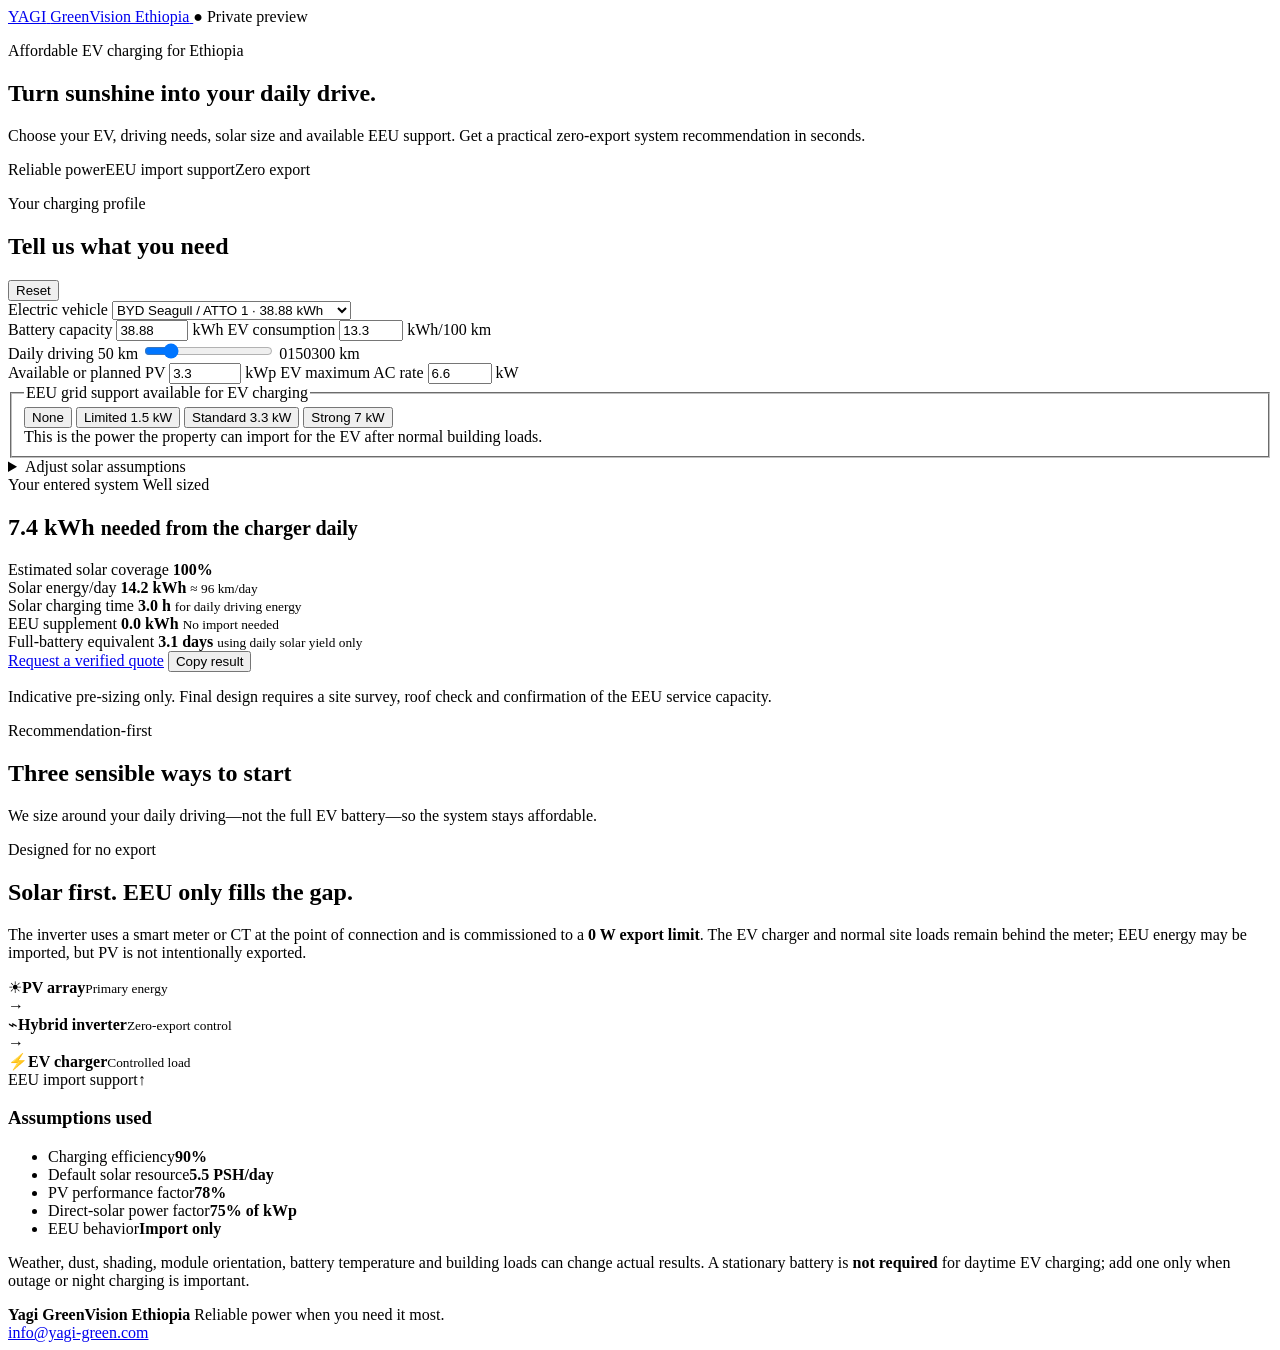
==== index.html @ dbb76279 "Launch Yagi EV solar charging selector" ====
<!doctype html>
<html lang="en">
<head>
  <meta charset="utf-8">
  <meta name="viewport" content="width=device-width, initial-scale=1">
  <meta name="description" content="Yagi GreenVision Ethiopia EV solar charging selector">
  <meta name="theme-color" content="#0b3d2b">
  <title>EV Solar Charging Selector | Yagi GreenVision Ethiopia</title>
  <link rel="stylesheet" href="styles.css">
  <script src="app.js" defer></script>
</head>
<body>
  <header class="site-header">
    <a class="wordmark" href="#top" aria-label="Yagi GreenVision Ethiopia home">
      <span class="wordmark-y">YAGI</span>
      <span class="wordmark-rest">GreenVision Ethiopia</span>
    </a>
    <span class="privacy-chip"><span aria-hidden="true">●</span> Private preview</span>
  </header>

  <main id="top">
    <section class="hero">
      <div class="hero-copy">
        <p class="eyebrow">Affordable EV charging for Ethiopia</p>
        <h1>Turn sunshine into your daily drive.</h1>
        <p class="hero-text">Choose your EV, driving needs, solar size and available EEU support. Get a practical zero-export system recommendation in seconds.</p>
        <div class="trust-row" aria-label="Design principles">
          <span>Reliable power</span><span>EEU import support</span><span>Zero export</span>
        </div>
      </div>

      <div class="selector-shell">
        <form id="selector-form" class="input-card" novalidate>
          <div class="card-heading">
            <div>
              <p class="step-label">Your charging profile</p>
              <h2>Tell us what you need</h2>
            </div>
            <button class="text-button" type="button" id="reset-button">Reset</button>
          </div>

          <label class="field field-wide">
            <span class="field-label">Electric vehicle</span>
            <select id="ev-preset" name="evPreset">
              <option value="atto1-30">BYD Seagull / Dolphin Surf · 30 kWh</option>
              <option value="atto1-39" selected>BYD Seagull / ATTO 1 · 38.88 kWh</option>
              <option value="dolphin-45">BYD Dolphin · 44.9 kWh</option>
              <option value="atto3-60">BYD ATTO 3 · 60.48 kWh</option>
              <option value="custom">Other EV / enter manually</option>
            </select>
          </label>

          <div class="field-grid">
            <label class="field">
              <span class="field-label">Battery capacity</span>
              <span class="input-with-unit">
                <input id="battery-capacity" name="batteryCapacity" type="number" min="5" max="200" step="0.1" value="38.88" inputmode="decimal">
                <span>kWh</span>
              </span>
            </label>
            <label class="field">
              <span class="field-label">EV consumption</span>
              <span class="input-with-unit">
                <input id="consumption" name="consumption" type="number" min="5" max="50" step="0.1" value="13.3" inputmode="decimal">
                <span>kWh/100 km</span>
              </span>
            </label>
          </div>

          <label class="field field-wide range-field">
            <span class="range-heading">
              <span class="field-label">Daily driving</span>
              <output id="daily-km-output" for="daily-km">50 km</output>
            </span>
            <input id="daily-km" name="dailyKm" type="range" min="0" max="300" step="5" value="50">
            <span class="range-scale"><span>0</span><span>150</span><span>300 km</span></span>
          </label>

          <div class="field-grid">
            <label class="field">
              <span class="field-label">Available or planned PV</span>
              <span class="input-with-unit">
                <input id="pv-size" name="pvSize" type="number" min="0" max="100" step="0.1" value="3.3" inputmode="decimal">
                <span>kWp</span>
              </span>
            </label>
            <label class="field">
              <span class="field-label">EV maximum AC rate</span>
              <span class="input-with-unit">
                <input id="ev-ac-limit" name="evAcLimit" type="number" min="1" max="22" step="0.1" value="6.6" inputmode="decimal">
                <span>kW</span>
              </span>
            </label>
          </div>

          <fieldset class="field field-wide">
            <legend class="field-label">EEU grid support available for EV charging</legend>
            <div class="segmented" id="grid-options">
              <button type="button" data-grid="0">None</button>
              <button type="button" data-grid="1.5">Limited 1.5 kW</button>
              <button type="button" data-grid="3.3" class="active" aria-pressed="true">Standard 3.3 kW</button>
              <button type="button" data-grid="7">Strong 7 kW</button>
            </div>
            <span class="field-help">This is the power the property can import for the EV after normal building loads.</span>
          </fieldset>

          <details class="assumption-controls">
            <summary>Adjust solar assumptions</summary>
            <div class="field-grid assumption-grid">
              <label class="field">
                <span class="field-label">Peak-sun-hours/day</span>
                <span class="input-with-unit">
                  <input id="sun-hours" name="sunHours" type="number" min="2" max="8" step="0.1" value="5.5" inputmode="decimal">
                  <span>h</span>
                </span>
              </label>
              <label class="field">
                <span class="field-label">PV performance factor</span>
                <span class="input-with-unit">
                  <input id="performance-ratio" name="performanceRatio" type="number" min="50" max="95" step="1" value="78" inputmode="numeric">
                  <span>%</span>
                </span>
              </label>
            </div>
          </details>

          <p id="form-error" class="form-error" role="alert" hidden></p>
        </form>

        <aside class="result-card" aria-live="polite" aria-atomic="true">
          <div class="result-topline">
            <span class="result-kicker">Your entered system</span>
            <span id="result-status" class="status-pill">Well sized</span>
          </div>
          <h2><span id="daily-energy">7.4</span> kWh <small>needed from the charger daily</small></h2>

          <div class="coverage-visual">
            <div class="coverage-label">
              <span>Estimated solar coverage</span>
              <strong id="solar-coverage">100%</strong>
            </div>
            <div class="progress-track" role="progressbar" aria-label="Daily EV energy covered by solar" aria-valuemin="0" aria-valuemax="100" aria-valuenow="100">
              <span id="coverage-bar"></span>
            </div>
          </div>

          <div class="metric-grid">
            <div class="metric">
              <span>Solar energy/day</span>
              <strong id="solar-yield">14.2 kWh</strong>
              <small id="solar-range">≈ 96 km/day</small>
            </div>
            <div class="metric">
              <span>Solar charging time</span>
              <strong id="solar-time">3.0 h</strong>
              <small>for daily driving energy</small>
            </div>
            <div class="metric">
              <span>EEU supplement</span>
              <strong id="grid-energy">0.0 kWh</strong>
              <small id="grid-time">No import needed</small>
            </div>
            <div class="metric">
              <span>Full-battery equivalent</span>
              <strong id="full-charge-days">3.1 days</strong>
              <small>using daily solar yield only</small>
            </div>
          </div>

          <div id="energy-note" class="energy-note"></div>

          <div class="result-actions">
            <a id="quote-link" class="primary-button" href="mailto:info@yagi-green.com">Request a verified quote</a>
            <button id="copy-result" class="secondary-button" type="button">Copy result</button>
          </div>
          <p class="disclaimer">Indicative pre-sizing only. Final design requires a site survey, roof check and confirmation of the EEU service capacity.</p>
        </aside>
      </div>
    </section>

    <section class="packages" id="packages">
      <div class="section-heading">
        <div>
          <p class="eyebrow">Recommendation-first</p>
          <h2>Three sensible ways to start</h2>
        </div>
        <p>We size around your daily driving—not the full EV battery—so the system stays affordable.</p>
      </div>
      <div id="package-grid" class="package-grid"></div>
    </section>

    <section class="technical">
      <div class="technical-copy">
        <p class="eyebrow">Designed for no export</p>
        <h2>Solar first. EEU only fills the gap.</h2>
        <p>The inverter uses a smart meter or CT at the point of connection and is commissioned to a <strong>0 W export limit</strong>. The EV charger and normal site loads remain behind the meter; EEU energy may be imported, but PV is not intentionally exported.</p>

        <div class="flow" aria-label="Zero-export energy flow">
          <div class="flow-item"><span class="flow-icon sun">☀</span><span><strong>PV array</strong><small>Primary energy</small></span></div>
          <span class="flow-arrow" aria-hidden="true">→</span>
          <div class="flow-item"><span class="flow-icon">⌁</span><span><strong>Hybrid inverter</strong><small>Zero-export control</small></span></div>
          <span class="flow-arrow" aria-hidden="true">→</span>
          <div class="flow-item"><span class="flow-icon">⚡</span><span><strong>EV charger</strong><small>Controlled load</small></span></div>
          <div class="grid-branch"><span>EEU import support</span><span aria-hidden="true">↑</span></div>
        </div>
      </div>

      <div class="assumptions-card">
        <h3>Assumptions used</h3>
        <ul>
          <li><span>Charging efficiency</span><strong>90%</strong></li>
          <li><span>Default solar resource</span><strong>5.5 PSH/day</strong></li>
          <li><span>PV performance factor</span><strong>78%</strong></li>
          <li><span>Direct-solar power factor</span><strong>75% of kWp</strong></li>
          <li><span>EEU behavior</span><strong>Import only</strong></li>
        </ul>
        <p>Weather, dust, shading, module orientation, battery temperature and building loads can change actual results. A stationary battery is <strong>not required</strong> for daytime EV charging; add one only when outage or night charging is important.</p>
      </div>
    </section>
  </main>

  <footer>
    <div>
      <strong>Yagi GreenVision Ethiopia</strong>
      <span>Reliable power when you need it most.</span>
    </div>
    <a href="mailto:info@yagi-green.com">info@yagi-green.com</a>
  </footer>

  <div id="toast" role="status" aria-live="polite"></div>
</body>
</html>
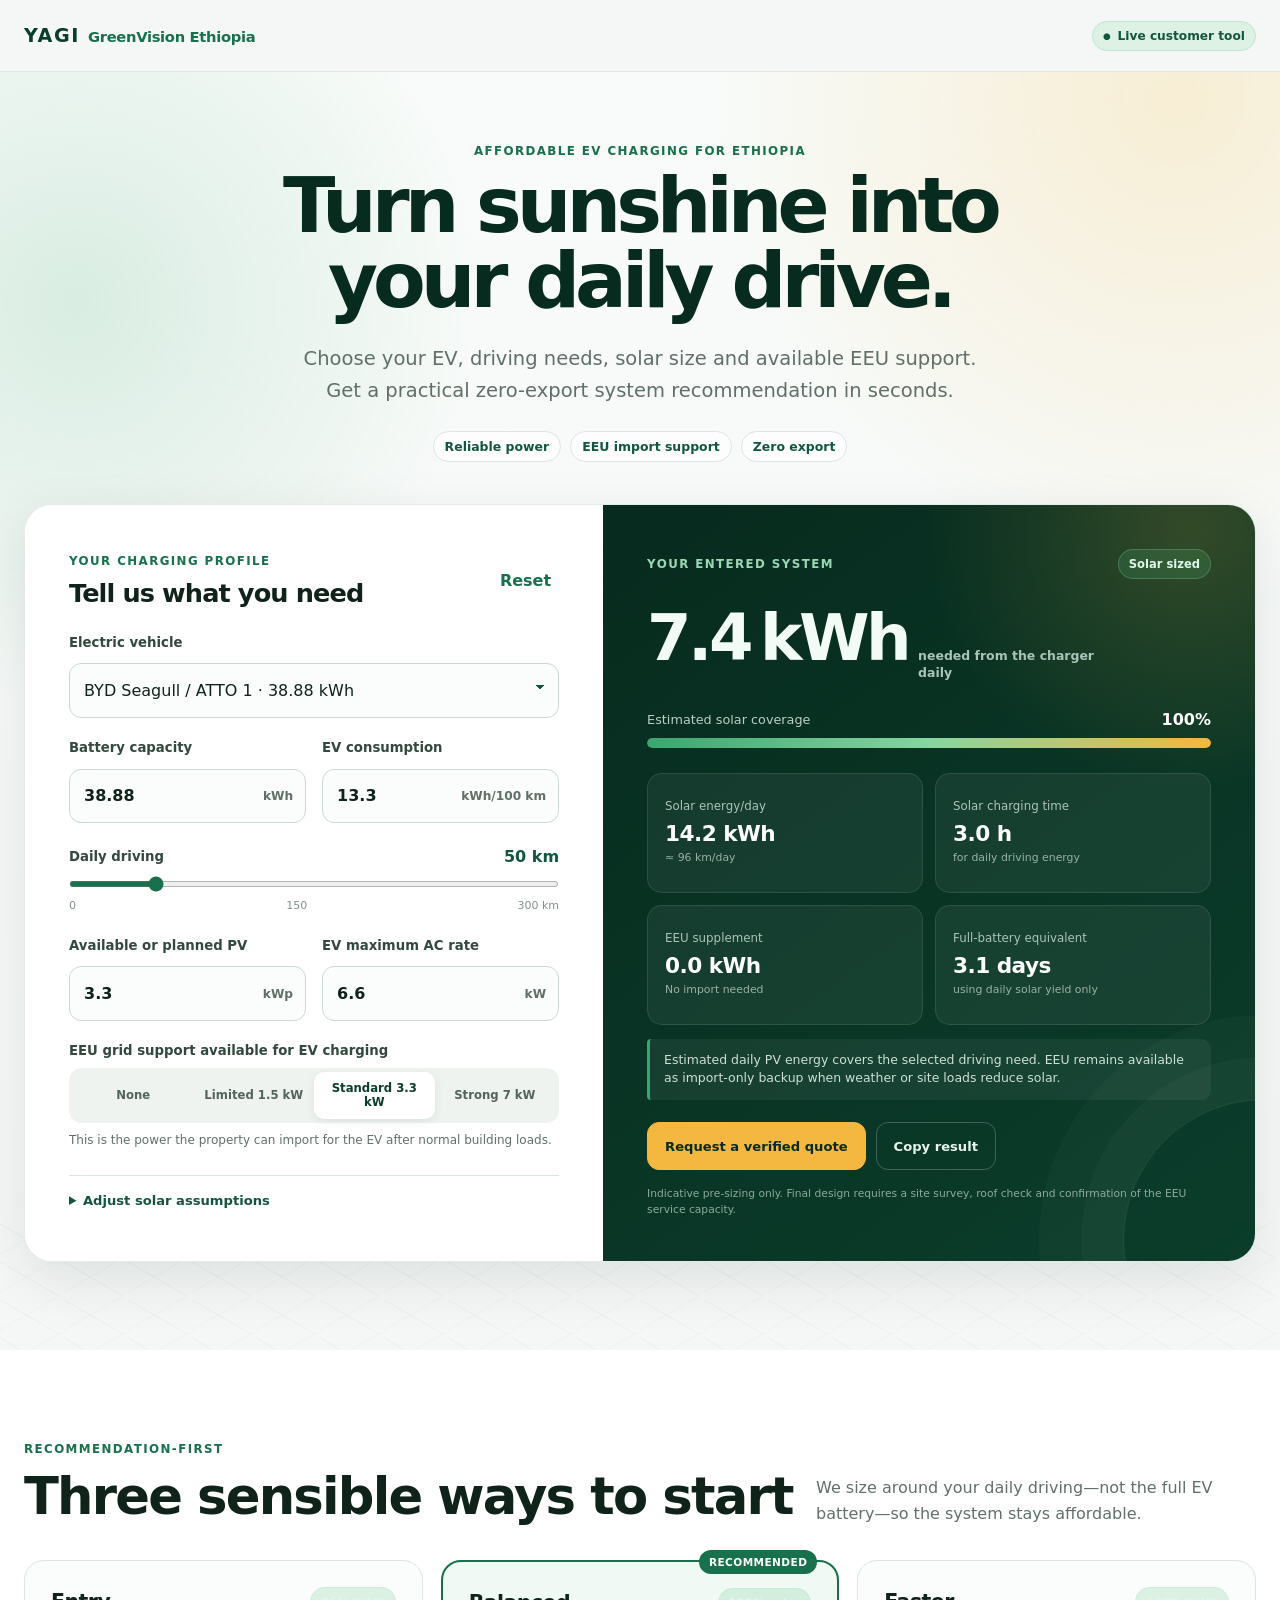
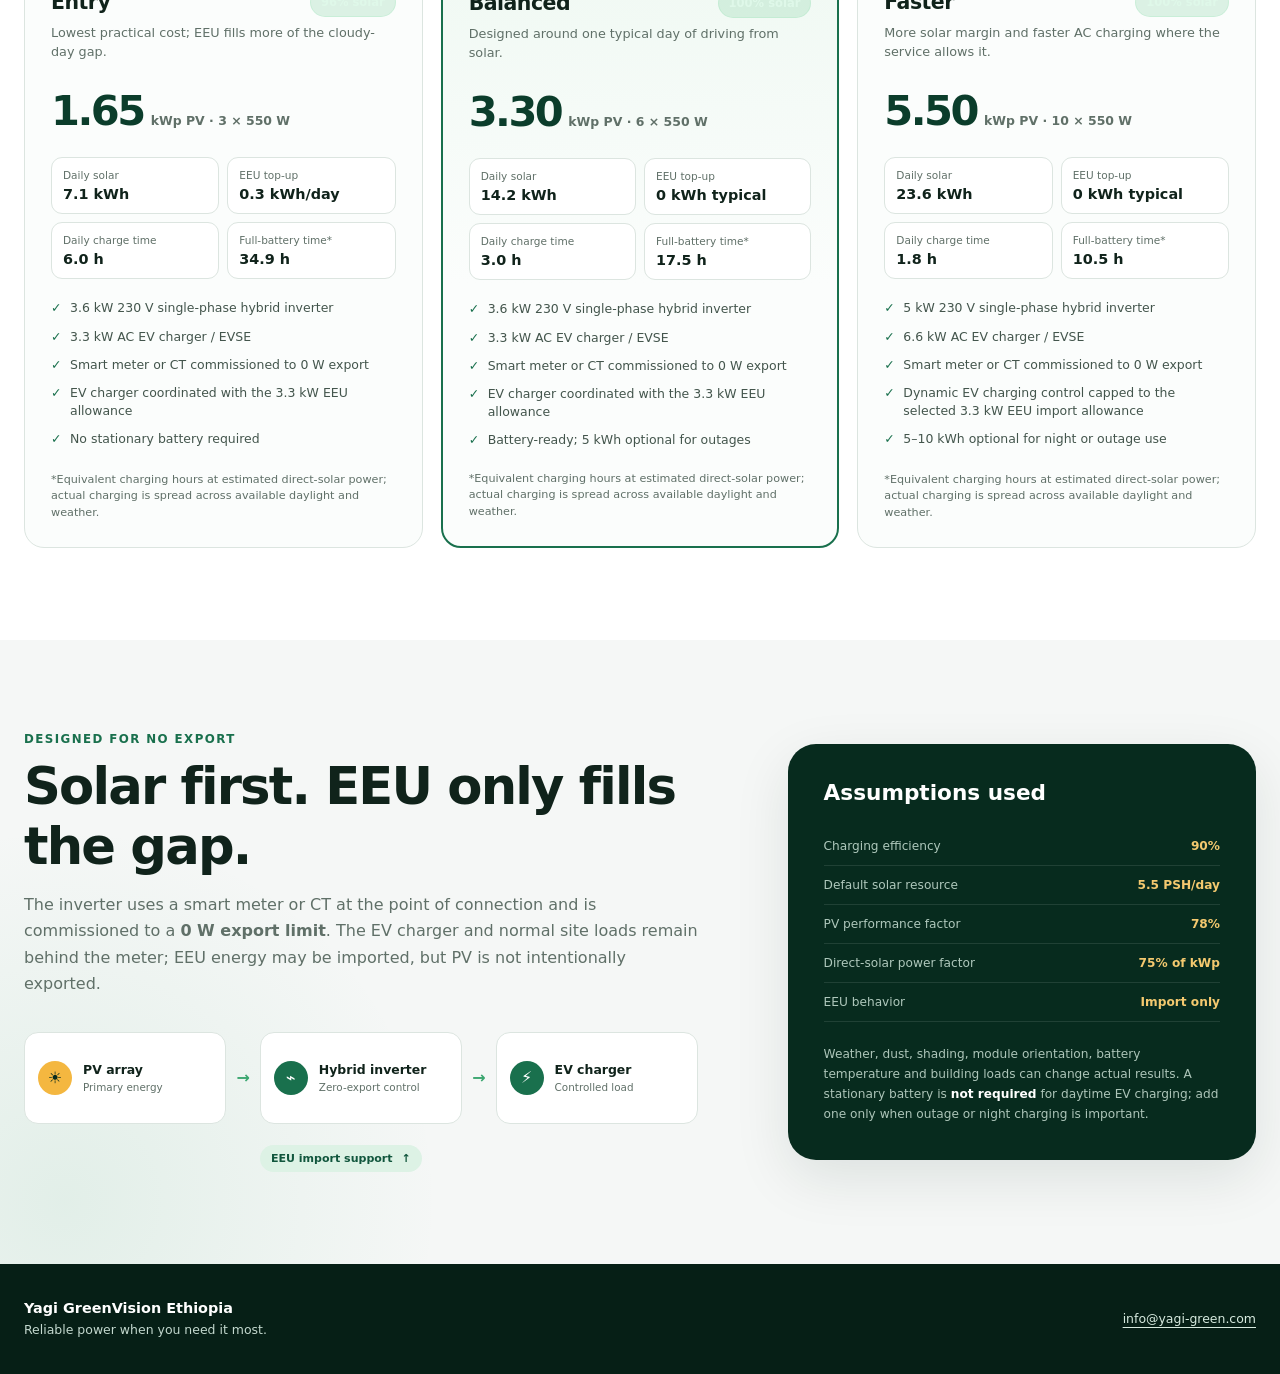
==== commit d65a16f3: "Connect EV selector to quotation form" ====
--- a/index.html
+++ b/index.html
@@ -15,7 +15,7 @@
       <span class="wordmark-y">YAGI</span>
       <span class="wordmark-rest">GreenVision Ethiopia</span>
     </a>
-    <span class="privacy-chip"><span aria-hidden="true">●</span> Private preview</span>
+    <span class="privacy-chip"><span aria-hidden="true">●</span> Live customer tool</span>
   </header>
 
   <main id="top">
@@ -170,7 +170,7 @@
           <div id="energy-note" class="energy-note"></div>
 
           <div class="result-actions">
-            <a id="quote-link" class="primary-button" href="mailto:info@yagi-green.com">Request a verified quote</a>
+            <a id="quote-link" class="primary-button" href="quotation.html">Request a verified quote</a>
             <button id="copy-result" class="secondary-button" type="button">Copy result</button>
           </div>
           <p class="disclaimer">Indicative pre-sizing only. Final design requires a site survey, roof check and confirmation of the EEU service capacity.</p>
--- a/styles.css
+++ b/styles.css
@@ -0,0 +1,619 @@
+:root {
+  --ink: #10231b;
+  --muted: #607068;
+  --green-950: #072b1e;
+  --green-900: #0b3d2b;
+  --green-800: #11563d;
+  --green-700: #19704d;
+  --green-500: #3aa66f;
+  --green-200: #bfe6d0;
+  --green-100: #ddf2e5;
+  --green-50: #f0f9f3;
+  --sun: #f4b740;
+  --paper: #ffffff;
+  --canvas: #f5f7f6;
+  --line: #dce5e0;
+  --warning: #9a5a0a;
+  --warning-bg: #fff4dc;
+  --danger: #9b2c2c;
+  --danger-bg: #fff0ef;
+  --shadow: 0 18px 55px rgba(7, 43, 30, .10);
+  --radius-xl: 28px;
+  --radius-lg: 20px;
+  --radius-md: 14px;
+  --max: 1240px;
+}
+
+* { box-sizing: border-box; }
+html { scroll-behavior: smooth; }
+body {
+  margin: 0;
+  min-width: 320px;
+  color: var(--ink);
+  background: var(--canvas);
+  font-family: Inter, ui-sans-serif, system-ui, -apple-system, BlinkMacSystemFont, "Segoe UI", sans-serif;
+  -webkit-font-smoothing: antialiased;
+}
+button, input, select { font: inherit; }
+button, select { cursor: pointer; }
+a { color: inherit; }
+:focus-visible {
+  outline: 3px solid rgba(58, 166, 111, .35);
+  outline-offset: 3px;
+}
+
+.site-header {
+  height: 72px;
+  padding: 0 max(24px, calc((100vw - var(--max)) / 2));
+  display: flex;
+  align-items: center;
+  justify-content: space-between;
+  background: rgba(245, 247, 246, .92);
+  backdrop-filter: blur(14px);
+  border-bottom: 1px solid rgba(11, 61, 43, .08);
+  position: sticky;
+  top: 0;
+  z-index: 20;
+}
+.wordmark {
+  display: flex;
+  align-items: baseline;
+  gap: 8px;
+  text-decoration: none;
+  letter-spacing: -.02em;
+}
+.wordmark-y {
+  color: var(--green-900);
+  font-size: 1.2rem;
+  font-weight: 900;
+  letter-spacing: .08em;
+}
+.wordmark-rest { color: var(--green-700); font-size: .92rem; font-weight: 650; }
+.privacy-chip {
+  display: inline-flex;
+  align-items: center;
+  gap: 7px;
+  color: var(--green-800);
+  background: var(--green-100);
+  border: 1px solid var(--green-200);
+  padding: 7px 10px;
+  border-radius: 999px;
+  font-size: .76rem;
+  font-weight: 750;
+}
+.privacy-chip span { font-size: .55rem; }
+
+.hero {
+  position: relative;
+  overflow: hidden;
+  padding: 72px max(24px, calc((100vw - var(--max)) / 2)) 88px;
+  background:
+    radial-gradient(circle at 92% 2%, rgba(244, 183, 64, .20), transparent 27%),
+    radial-gradient(circle at 6% 18%, rgba(58, 166, 111, .16), transparent 25%),
+    linear-gradient(180deg, #f8fbf9 0%, var(--canvas) 100%);
+}
+.hero::after {
+  content: "";
+  position: absolute;
+  inset: auto -5% -130px;
+  height: 260px;
+  opacity: .35;
+  background-image:
+    linear-gradient(30deg, transparent 44%, rgba(25,112,77,.12) 45%, rgba(25,112,77,.12) 46%, transparent 47%),
+    linear-gradient(150deg, transparent 44%, rgba(25,112,77,.08) 45%, rgba(25,112,77,.08) 46%, transparent 47%);
+  background-size: 64px 38px;
+  pointer-events: none;
+}
+.hero-copy {
+  max-width: 780px;
+  margin: 0 auto 42px;
+  text-align: center;
+  position: relative;
+  z-index: 1;
+}
+.eyebrow, .step-label, .result-kicker {
+  margin: 0 0 10px;
+  color: var(--green-700);
+  font-size: .74rem;
+  line-height: 1.2;
+  font-weight: 850;
+  letter-spacing: .12em;
+  text-transform: uppercase;
+}
+.hero h1 {
+  max-width: 760px;
+  margin: 0 auto;
+  font-size: clamp(2.6rem, 6vw, 5.15rem);
+  line-height: .98;
+  letter-spacing: -.065em;
+  color: var(--green-950);
+}
+.hero-text {
+  max-width: 690px;
+  margin: 24px auto 0;
+  color: var(--muted);
+  font-size: clamp(1rem, 2vw, 1.22rem);
+  line-height: 1.65;
+}
+.trust-row {
+  margin-top: 24px;
+  display: flex;
+  justify-content: center;
+  flex-wrap: wrap;
+  gap: 9px;
+}
+.trust-row span {
+  color: var(--green-800);
+  background: rgba(255,255,255,.74);
+  border: 1px solid var(--line);
+  padding: 7px 11px;
+  border-radius: 999px;
+  font-size: .78rem;
+  font-weight: 700;
+}
+
+.selector-shell {
+  max-width: var(--max);
+  margin: 0 auto;
+  display: grid;
+  grid-template-columns: minmax(0, .94fr) minmax(0, 1.06fr);
+  align-items: stretch;
+  position: relative;
+  z-index: 2;
+  border: 1px solid rgba(11,61,43,.1);
+  border-radius: var(--radius-xl);
+  background: var(--paper);
+  box-shadow: var(--shadow);
+  overflow: hidden;
+}
+.input-card, .result-card { padding: clamp(24px, 4vw, 44px); }
+.input-card { display: grid; gap: 22px; background: var(--paper); }
+.card-heading, .result-topline, .section-heading, .package-topline, .coverage-label, .range-heading {
+  display: flex;
+  align-items: center;
+  justify-content: space-between;
+  gap: 18px;
+}
+.card-heading h2, .result-card h2, .section-heading h2, .technical h2 { margin: 0; letter-spacing: -.035em; }
+.card-heading h2 { font-size: 1.6rem; }
+.text-button {
+  border: 0;
+  background: transparent;
+  color: var(--green-700);
+  font-weight: 750;
+  padding: 8px;
+}
+.field-grid { display: grid; grid-template-columns: 1fr 1fr; gap: 16px; }
+.field { display: grid; gap: 9px; min-width: 0; }
+.field-wide { width: 100%; }
+.field-label { color: #33483f; font-size: .83rem; font-weight: 760; }
+.field-help { color: var(--muted); font-size: .75rem; line-height: 1.4; }
+select, .input-with-unit {
+  width: 100%;
+  min-height: 50px;
+  color: var(--ink);
+  background: #fbfdfc;
+  border: 1px solid #ccd9d2;
+  border-radius: 12px;
+  transition: border-color .18s ease, box-shadow .18s ease, background .18s ease;
+}
+select {
+  padding: 0 42px 0 14px;
+  appearance: none;
+  background-image:
+    linear-gradient(45deg, transparent 50%, var(--green-800) 50%),
+    linear-gradient(135deg, var(--green-800) 50%, transparent 50%);
+  background-position: calc(100% - 18px) 21px, calc(100% - 13px) 21px;
+  background-size: 5px 5px;
+  background-repeat: no-repeat;
+}
+select:hover, .input-with-unit:hover { border-color: #9cb8a9; }
+select:focus, .input-with-unit:focus-within {
+  outline: 0;
+  border-color: var(--green-500);
+  box-shadow: 0 0 0 4px rgba(58,166,111,.12);
+  background: var(--paper);
+}
+.input-with-unit { display: flex; align-items: center; overflow: hidden; }
+.input-with-unit input {
+  width: 100%;
+  min-width: 0;
+  height: 48px;
+  border: 0;
+  outline: 0;
+  background: transparent;
+  color: var(--ink);
+  padding: 0 8px 0 14px;
+  font-weight: 700;
+}
+.input-with-unit span {
+  flex: 0 0 auto;
+  color: var(--muted);
+  padding: 0 12px 0 4px;
+  font-size: .76rem;
+  font-weight: 650;
+}
+.range-heading output { color: var(--green-800); font-weight: 850; }
+input[type="range"] {
+  width: 100%;
+  height: 6px;
+  margin: 5px 0 0;
+  accent-color: var(--green-700);
+}
+.range-scale { display: flex; justify-content: space-between; color: #829088; font-size: .69rem; }
+
+fieldset { padding: 0; margin: 0; border: 0; }
+legend { padding: 0 0 10px; }
+.segmented {
+  display: grid;
+  grid-template-columns: repeat(4, 1fr);
+  padding: 4px;
+  background: #eef3f0;
+  border-radius: 13px;
+}
+.segmented button {
+  min-height: 42px;
+  padding: 7px 9px;
+  border: 0;
+  border-radius: 10px;
+  background: transparent;
+  color: #53645b;
+  font-size: .73rem;
+  font-weight: 750;
+  transition: .18s ease;
+}
+.segmented button:hover { color: var(--green-900); background: rgba(255,255,255,.65); }
+.segmented button.active {
+  color: var(--green-900);
+  background: var(--paper);
+  box-shadow: 0 3px 10px rgba(7,43,30,.08);
+}
+.assumption-controls {
+  border-top: 1px solid var(--line);
+  padding-top: 17px;
+}
+.assumption-controls summary {
+  color: var(--green-800);
+  font-size: .82rem;
+  font-weight: 780;
+}
+.assumption-grid { margin-top: 16px; }
+.form-error {
+  margin: 0;
+  color: var(--danger);
+  background: var(--danger-bg);
+  padding: 12px 14px;
+  border-radius: 10px;
+  font-size: .82rem;
+}
+
+.result-card {
+  position: relative;
+  color: #f3fbf6;
+  background:
+    radial-gradient(circle at 90% 3%, rgba(244,183,64,.18), transparent 28%),
+    linear-gradient(145deg, var(--green-950), var(--green-900));
+}
+.result-card::before {
+  content: "";
+  position: absolute;
+  width: 280px;
+  height: 280px;
+  right: -150px;
+  bottom: -120px;
+  border: 1px solid rgba(255,255,255,.10);
+  border-radius: 50%;
+  box-shadow: 0 0 0 42px rgba(255,255,255,.025), 0 0 0 84px rgba(255,255,255,.025);
+}
+.result-card > * { position: relative; z-index: 1; }
+.result-kicker { color: #9bd8b5; margin: 0; }
+.status-pill {
+  color: #dff8e9;
+  background: rgba(77,190,124,.18);
+  border: 1px solid rgba(146,226,180,.25);
+  padding: 7px 10px;
+  border-radius: 999px;
+  font-size: .72rem;
+  font-weight: 800;
+}
+.status-pill.warning { color: #ffe3a2; background: rgba(244,183,64,.12); border-color: rgba(244,183,64,.3); }
+.status-pill.danger { color: #ffc9c3; background: rgba(225,80,71,.13); border-color: rgba(255,141,132,.28); }
+.result-card h2 {
+  display: flex;
+  flex-wrap: wrap;
+  align-items: baseline;
+  gap: 10px;
+  margin-top: 22px;
+  font-size: clamp(2.45rem, 5vw, 4rem);
+  letter-spacing: -.055em;
+}
+.result-card h2 small {
+  max-width: 180px;
+  color: #a8c5b7;
+  font-size: .78rem;
+  line-height: 1.35;
+  letter-spacing: 0;
+  font-weight: 600;
+}
+.coverage-visual { margin: 28px 0 25px; }
+.coverage-label { margin-bottom: 9px; color: #b9d0c5; font-size: .8rem; }
+.coverage-label strong { color: white; font-size: 1rem; }
+.progress-track {
+  height: 10px;
+  border-radius: 999px;
+  background: rgba(255,255,255,.12);
+  overflow: hidden;
+}
+.progress-track span {
+  display: block;
+  width: 100%;
+  height: 100%;
+  border-radius: inherit;
+  background: linear-gradient(90deg, var(--green-500), #86d59f, var(--sun));
+  transition: width .35s ease;
+}
+.metric-grid { display: grid; grid-template-columns: 1fr 1fr; gap: 12px; }
+.metric {
+  min-height: 120px;
+  display: flex;
+  flex-direction: column;
+  justify-content: center;
+  padding: 17px;
+  border: 1px solid rgba(255,255,255,.1);
+  background: rgba(255,255,255,.055);
+  border-radius: 15px;
+}
+.metric span { color: #aac5b7; font-size: .74rem; }
+.metric strong { margin-top: 8px; color: white; font-size: 1.35rem; letter-spacing: -.025em; }
+.metric small { margin-top: 5px; color: #98b2a5; font-size: .68rem; line-height: 1.35; }
+.energy-note {
+  margin-top: 14px;
+  padding: 12px 14px;
+  color: #cce0d6;
+  background: rgba(255,255,255,.055);
+  border-left: 3px solid var(--green-500);
+  border-radius: 4px 10px 10px 4px;
+  font-size: .78rem;
+  line-height: 1.5;
+}
+.energy-note.warning { color: #ffe5af; border-left-color: var(--sun); }
+.energy-note.danger { color: #ffcbc5; border-left-color: #ff8177; }
+.result-actions { display: flex; gap: 10px; margin-top: 22px; }
+.primary-button, .secondary-button {
+  min-height: 48px;
+  display: inline-flex;
+  align-items: center;
+  justify-content: center;
+  border-radius: 12px;
+  padding: 0 17px;
+  text-decoration: none;
+  font-size: .82rem;
+  font-weight: 820;
+}
+.primary-button { color: var(--green-950); background: var(--sun); border: 1px solid var(--sun); }
+.primary-button:hover { filter: brightness(1.04); transform: translateY(-1px); }
+.secondary-button { color: #e6f4ec; background: transparent; border: 1px solid rgba(255,255,255,.22); }
+.secondary-button:hover { background: rgba(255,255,255,.07); }
+.disclaimer { margin: 16px 0 0; color: #8eaa9c; font-size: .67rem; line-height: 1.45; }
+
+.packages {
+  padding: 92px max(24px, calc((100vw - var(--max)) / 2));
+  background: var(--paper);
+}
+.section-heading { align-items: end; margin-bottom: 34px; }
+.section-heading h2, .technical h2 { font-size: clamp(2rem, 4vw, 3.2rem); }
+.section-heading > p { max-width: 440px; margin: 0; color: var(--muted); line-height: 1.6; }
+.package-grid { display: grid; grid-template-columns: repeat(3, 1fr); gap: 18px; }
+.package-card {
+  position: relative;
+  display: flex;
+  flex-direction: column;
+  padding: 26px;
+  border: 1px solid var(--line);
+  border-radius: var(--radius-lg);
+  background: #fbfdfc;
+  transition: transform .2s ease, box-shadow .2s ease, border-color .2s ease;
+}
+.package-card:hover { transform: translateY(-3px); border-color: #afccbc; box-shadow: 0 14px 34px rgba(7,43,30,.08); }
+.package-card.recommended {
+  border: 2px solid var(--green-700);
+  background: linear-gradient(180deg, var(--green-50), #fbfdfc 55%);
+}
+.recommended-tag {
+  position: absolute;
+  top: -12px;
+  right: 20px;
+  color: white;
+  background: var(--green-700);
+  padding: 6px 10px;
+  border-radius: 999px;
+  font-size: .66rem;
+  font-weight: 850;
+  letter-spacing: .04em;
+  text-transform: uppercase;
+}
+.package-title { margin: 0; font-size: 1.28rem; letter-spacing: -.025em; }
+.package-subtitle { margin: 7px 0 0; min-height: 40px; color: var(--muted); font-size: .8rem; line-height: 1.45; }
+.package-power {
+  display: flex;
+  align-items: baseline;
+  gap: 7px;
+  margin: 22px 0;
+}
+.package-power strong { color: var(--green-900); font-size: 2.6rem; letter-spacing: -.06em; }
+.package-power span { color: var(--muted); font-size: .78rem; font-weight: 700; }
+.package-stats { display: grid; grid-template-columns: 1fr 1fr; gap: 8px; margin-bottom: 20px; }
+.package-stat { padding: 11px; background: white; border: 1px solid var(--line); border-radius: 11px; }
+.package-stat span { display: block; color: var(--muted); font-size: .66rem; }
+.package-stat strong { display: block; margin-top: 5px; color: var(--ink); font-size: .9rem; }
+.package-list { display: grid; gap: 10px; margin: 0; padding: 0; list-style: none; }
+.package-list li {
+  position: relative;
+  padding-left: 19px;
+  color: #43554c;
+  font-size: .78rem;
+  line-height: 1.45;
+}
+.package-list li::before {
+  content: "✓";
+  position: absolute;
+  left: 0;
+  color: var(--green-700);
+  font-weight: 900;
+}
+.package-footnote { margin: auto 0 0; padding-top: 22px; color: var(--muted); font-size: .7rem; line-height: 1.45; }
+
+.technical {
+  padding: 92px max(24px, calc((100vw - var(--max)) / 2));
+  display: grid;
+  grid-template-columns: 1.18fr .82fr;
+  gap: clamp(35px, 7vw, 90px);
+  align-items: center;
+  background:
+    radial-gradient(circle at 5% 90%, rgba(58,166,111,.1), transparent 28%),
+    var(--canvas);
+}
+.technical-copy > p:not(.eyebrow) { max-width: 700px; color: var(--muted); line-height: 1.65; }
+.flow {
+  position: relative;
+  display: grid;
+  grid-template-columns: 1fr auto 1fr auto 1fr;
+  align-items: center;
+  gap: 10px;
+  margin-top: 34px;
+  padding-bottom: 48px;
+}
+.flow-item {
+  min-height: 92px;
+  display: flex;
+  align-items: center;
+  gap: 11px;
+  padding: 13px;
+  background: var(--paper);
+  border: 1px solid var(--line);
+  border-radius: 14px;
+}
+.flow-icon {
+  flex: 0 0 34px;
+  width: 34px;
+  height: 34px;
+  display: grid;
+  place-items: center;
+  color: white;
+  background: var(--green-700);
+  border-radius: 50%;
+  font-weight: 850;
+}
+.flow-icon.sun { color: var(--green-950); background: var(--sun); }
+.flow-item strong, .flow-item small { display: block; }
+.flow-item strong { font-size: .78rem; }
+.flow-item small { margin-top: 4px; color: var(--muted); font-size: .65rem; }
+.flow-arrow { color: var(--green-500); font-weight: 900; }
+.grid-branch {
+  position: absolute;
+  left: 35%;
+  bottom: 0;
+  display: flex;
+  align-items: center;
+  gap: 9px;
+  color: var(--green-800);
+  background: var(--green-100);
+  border-radius: 999px;
+  padding: 7px 11px;
+  font-size: .69rem;
+  font-weight: 800;
+}
+.assumptions-card {
+  padding: clamp(24px, 4vw, 36px);
+  background: var(--green-950);
+  color: white;
+  border-radius: var(--radius-xl);
+  box-shadow: var(--shadow);
+}
+.assumptions-card h3 { margin: 0; font-size: 1.35rem; }
+.assumptions-card ul { display: grid; gap: 0; margin: 22px 0; padding: 0; list-style: none; }
+.assumptions-card li {
+  display: flex;
+  justify-content: space-between;
+  gap: 16px;
+  padding: 12px 0;
+  border-bottom: 1px solid rgba(255,255,255,.1);
+  font-size: .76rem;
+}
+.assumptions-card li span { color: #afc8bc; }
+.assumptions-card li strong { color: #f4c96f; text-align: right; }
+.assumptions-card p { margin: 0; color: #adc5b9; font-size: .76rem; line-height: 1.65; }
+.assumptions-card p strong { color: white; }
+
+footer {
+  min-height: 110px;
+  padding: 26px max(24px, calc((100vw - var(--max)) / 2));
+  display: flex;
+  align-items: center;
+  justify-content: space-between;
+  gap: 24px;
+  color: #c3d8ce;
+  background: #061f16;
+  font-size: .78rem;
+}
+footer div { display: grid; gap: 6px; }
+footer strong { color: white; font-size: .9rem; }
+footer a { color: #d7eadf; text-underline-offset: 4px; }
+
+#toast {
+  position: fixed;
+  left: 50%;
+  bottom: 24px;
+  z-index: 50;
+  transform: translate(-50%, 20px);
+  opacity: 0;
+  pointer-events: none;
+  color: white;
+  background: var(--green-950);
+  padding: 11px 15px;
+  border-radius: 10px;
+  box-shadow: var(--shadow);
+  font-size: .78rem;
+  font-weight: 700;
+  transition: .2s ease;
+}
+#toast.show { transform: translate(-50%, 0); opacity: 1; }
+
+@media (max-width: 980px) {
+  .selector-shell { grid-template-columns: 1fr; max-width: 760px; }
+  .package-grid { grid-template-columns: 1fr; max-width: 720px; margin: 0 auto; }
+  .package-subtitle { min-height: 0; }
+  .technical { grid-template-columns: 1fr; }
+  .technical-copy { max-width: 820px; }
+}
+@media (max-width: 680px) {
+  .site-header { height: 64px; padding-inline: 18px; }
+  .wordmark-rest { display: none; }
+  .hero, .packages, .technical { padding-inline: 16px; }
+  .hero { padding-top: 52px; padding-bottom: 60px; }
+  .hero-copy { margin-bottom: 30px; }
+  .selector-shell { border-radius: 20px; }
+  .input-card, .result-card { padding: 24px 18px; }
+  .field-grid { grid-template-columns: 1fr; }
+  .segmented { grid-template-columns: 1fr 1fr; }
+  .metric-grid { gap: 8px; }
+  .metric { min-height: 110px; padding: 13px; }
+  .metric strong { font-size: 1.13rem; }
+  .result-actions { flex-direction: column; }
+  .section-heading { align-items: flex-start; flex-direction: column; }
+  .package-card { padding: 23px 20px; }
+  .flow {
+    grid-template-columns: 1fr;
+    padding-bottom: 0;
+  }
+  .flow-arrow { text-align: center; transform: rotate(90deg); }
+  .grid-branch { position: static; width: max-content; margin: 4px auto 0; }
+  footer { align-items: flex-start; flex-direction: column; }
+}
+@media (max-width: 390px) {
+  .metric-grid, .package-stats { grid-template-columns: 1fr; }
+  .metric { min-height: 96px; }
+}
+@media (prefers-reduced-motion: reduce) {
+  *, *::before, *::after { scroll-behavior: auto !important; transition: none !important; }
+}
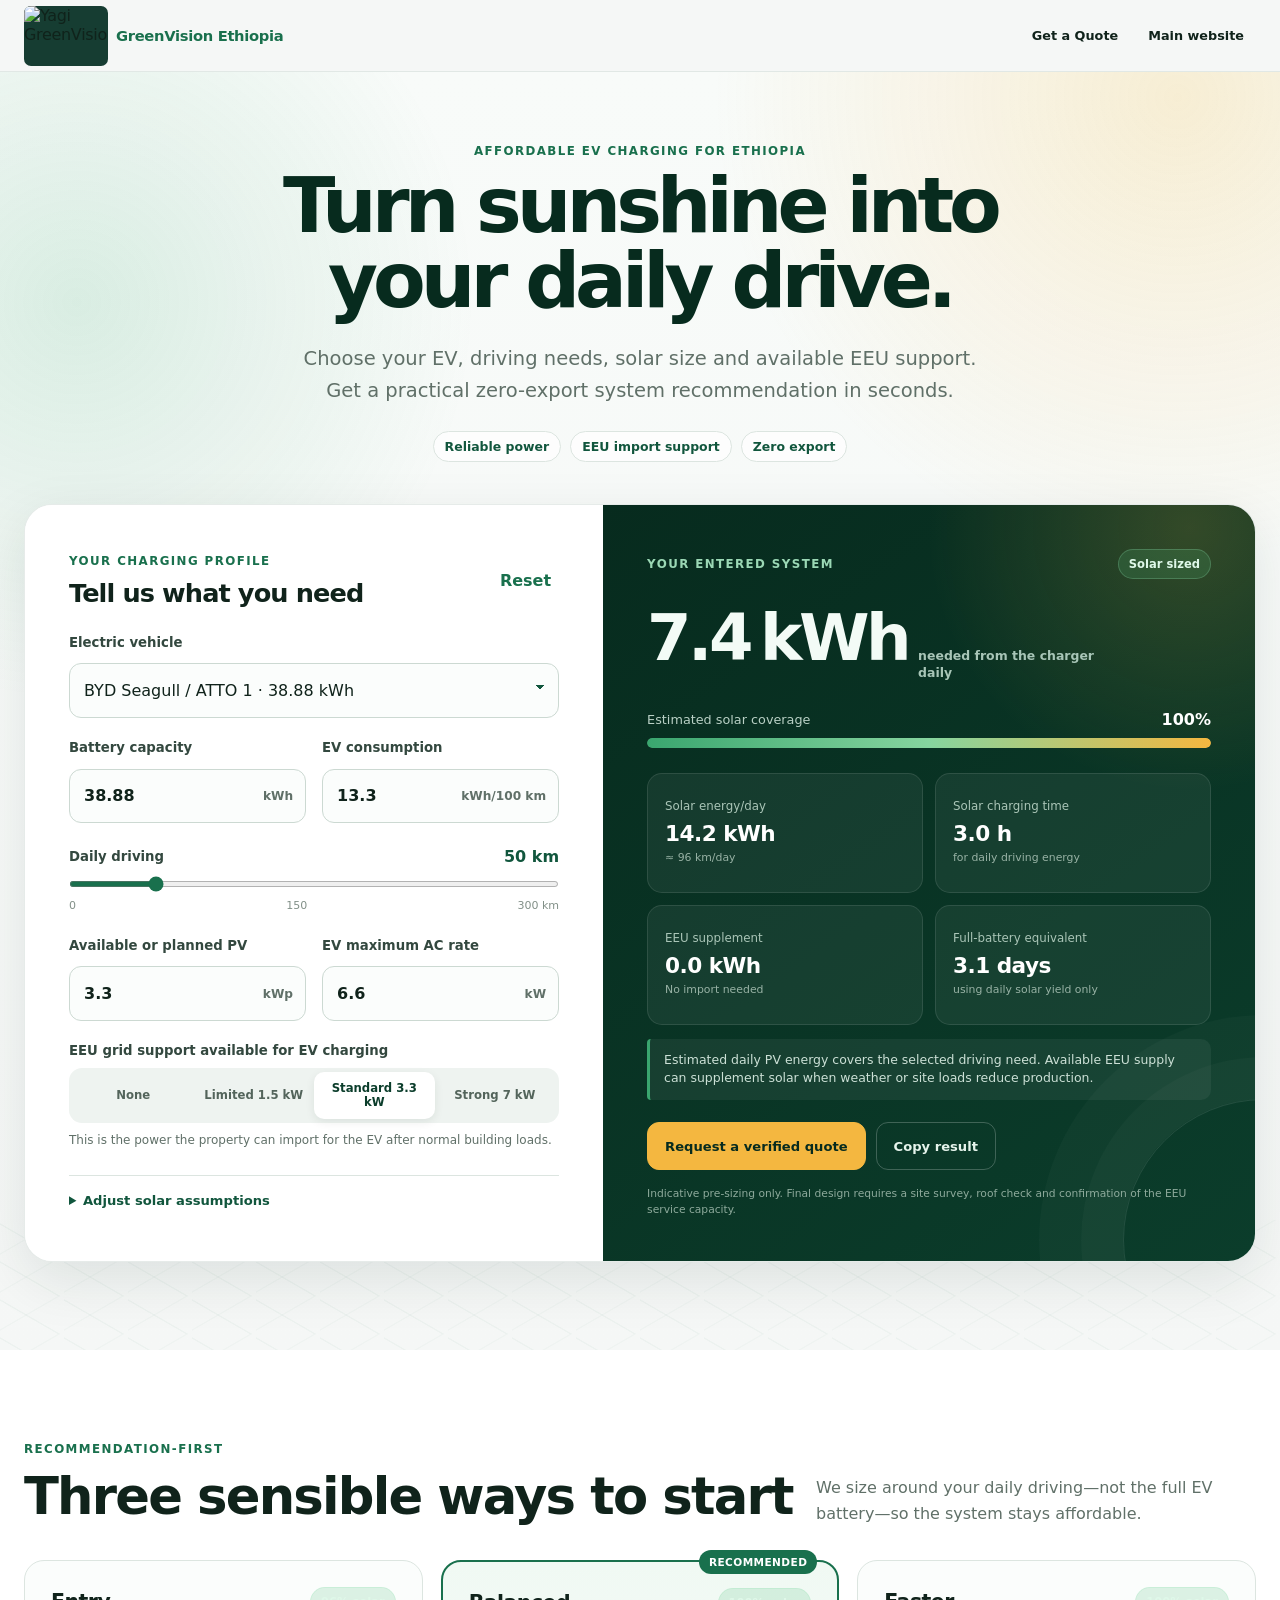
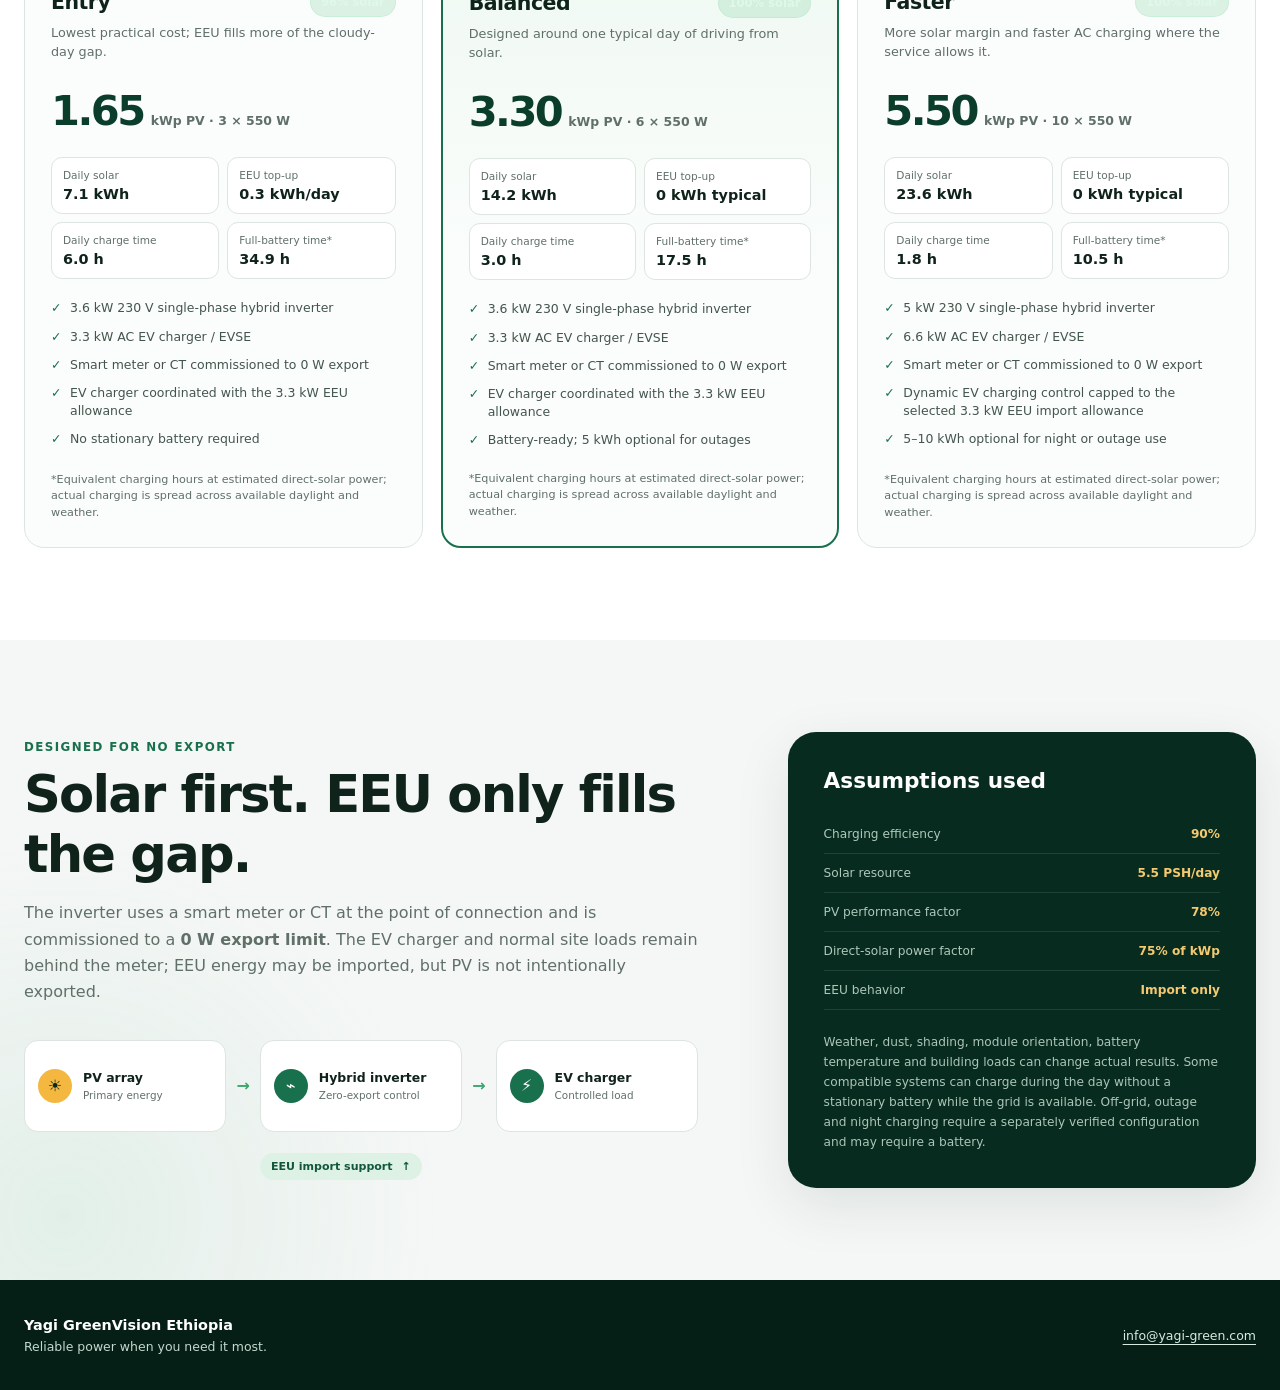
==== commit b13ce742: "Improve quotation handoff, original branding and off-grid estimates" ====
--- a/index.html
+++ b/index.html
@@ -11,11 +11,14 @@
 </head>
 <body>
   <header class="site-header">
-    <a class="wordmark" href="#top" aria-label="Yagi GreenVision Ethiopia home">
-      <span class="wordmark-y">YAGI</span>
+    <a class="wordmark" href="https://www.yagi-green.com/" aria-label="Yagi GreenVision Ethiopia website">
+      <img class="brand-logo" src="https://www.yagi-green.com/wp-content/uploads/go-x/u/df1893c1-50a4-45e9-8d19-f3d05a7419cc/image-384x276.png" width="84" height="60" alt="Yagi GreenVision">
       <span class="wordmark-rest">GreenVision Ethiopia</span>
     </a>
-    <span class="privacy-chip"><span aria-hidden="true">●</span> Live customer tool</span>
+    <nav class="nav-links" aria-label="Customer tools navigation">
+      <a href="quotation.html">Get a Quote</a>
+      <a href="https://www.yagi-green.com/">Main website</a>
+    </nav>
   </header>
 
   <main id="top">
@@ -156,7 +159,7 @@
               <small>for daily driving energy</small>
             </div>
             <div class="metric">
-              <span>EEU supplement</span>
+              <span id="grid-energy-label">EEU supplement</span>
               <strong id="grid-energy">0.0 kWh</strong>
               <small id="grid-time">No import needed</small>
             </div>
@@ -209,12 +212,12 @@
         <h3>Assumptions used</h3>
         <ul>
           <li><span>Charging efficiency</span><strong>90%</strong></li>
-          <li><span>Default solar resource</span><strong>5.5 PSH/day</strong></li>
-          <li><span>PV performance factor</span><strong>78%</strong></li>
+          <li><span>Solar resource</span><strong id="assumed-sun-hours">5.5 PSH/day</strong></li>
+          <li><span>PV performance factor</span><strong id="assumed-performance">78%</strong></li>
           <li><span>Direct-solar power factor</span><strong>75% of kWp</strong></li>
           <li><span>EEU behavior</span><strong>Import only</strong></li>
         </ul>
-        <p>Weather, dust, shading, module orientation, battery temperature and building loads can change actual results. A stationary battery is <strong>not required</strong> for daytime EV charging; add one only when outage or night charging is important.</p>
+        <p>Weather, dust, shading, module orientation, battery temperature and building loads can change actual results. Some compatible systems can charge during the day without a stationary battery while the grid is available. Off-grid, outage and night charging require a separately verified configuration and may require a battery.</p>
       </div>
     </section>
   </main>
--- a/styles.css
+++ b/styles.css
@@ -57,7 +57,7 @@
 }
 .wordmark {
   display: flex;
-  align-items: baseline;
+  align-items: center;
   gap: 8px;
   text-decoration: none;
   letter-spacing: -.02em;
@@ -69,6 +69,10 @@
   letter-spacing: .08em;
 }
 .wordmark-rest { color: var(--green-700); font-size: .92rem; font-weight: 650; }
+.brand-logo { display: block; width: 84px; height: 60px; object-fit: contain; background: #163d32; border-radius: 7px; }
+.nav-links { display: flex; align-items: center; justify-content: flex-end; flex-wrap: wrap; gap: 6px; }
+.nav-links a { padding: 10px 12px; font-size: .8rem; font-weight: 750; text-decoration: none; border-radius: 8px; }
+.nav-links a:hover { background: var(--green-100); }
 .privacy-chip {
   display: inline-flex;
   align-items: center;
@@ -587,7 +591,8 @@
   .technical-copy { max-width: 820px; }
 }
 @media (max-width: 680px) {
-  .site-header { height: 64px; padding-inline: 18px; }
+  .site-header { min-height: 72px; height: auto; gap: 10px; padding: 6px 16px; }
+  .nav-links a { padding: 8px; font-size: .72rem; }
   .wordmark-rest { display: none; }
   .hero, .packages, .technical { padding-inline: 16px; }
   .hero { padding-top: 52px; padding-bottom: 60px; }
